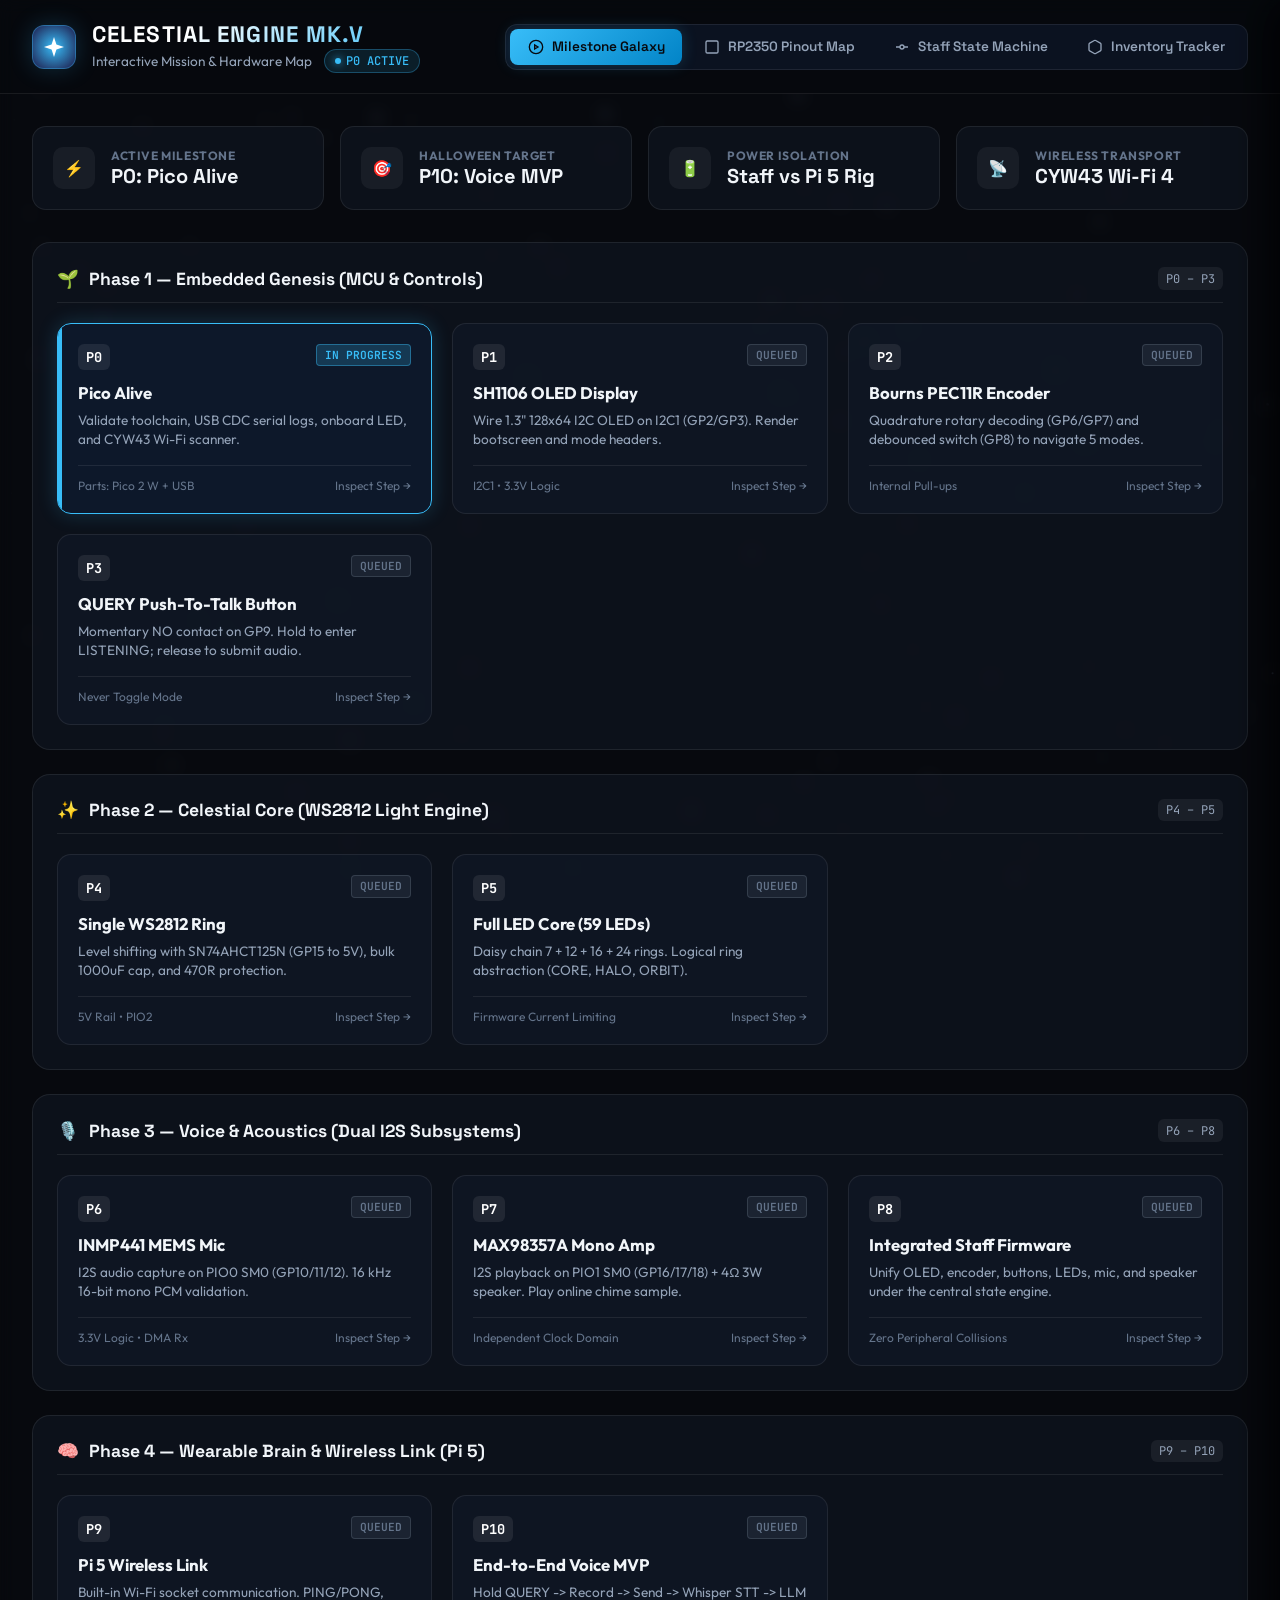
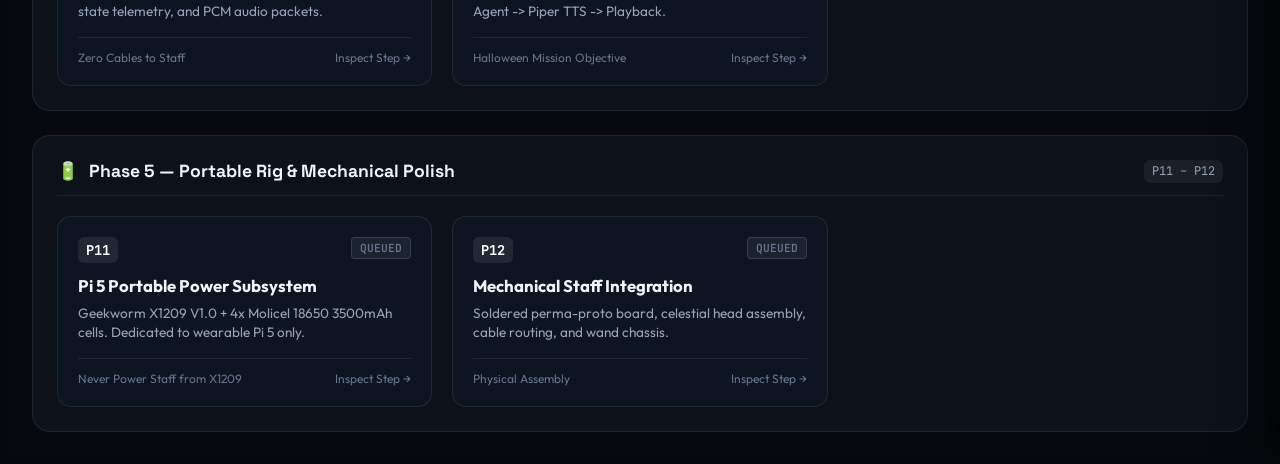
==== map.html @ 338c1a4a "feat(p0): Pico 2 W baseline alive milestone verified with CYW43 and USB CDC" ====
<!DOCTYPE html>
<html lang="en">
<head>
  <meta charset="UTF-8">
  <meta http-equiv="refresh" content="0; url=docs/interactive_map.html">
  <title>Celestial Engine Mk.V Map</title>
</head>
<body style="background:#07090e; color:#fff; font-family:sans-serif; text-align:center; padding-top:20vh;">
  <h2>Redirecting to Celestial Engine Interactive Map...</h2>
  <p><a href="docs/interactive_map.html" style="color:#38bdf8;">Click here if not redirected automatically</a></p>
</body>
</html>
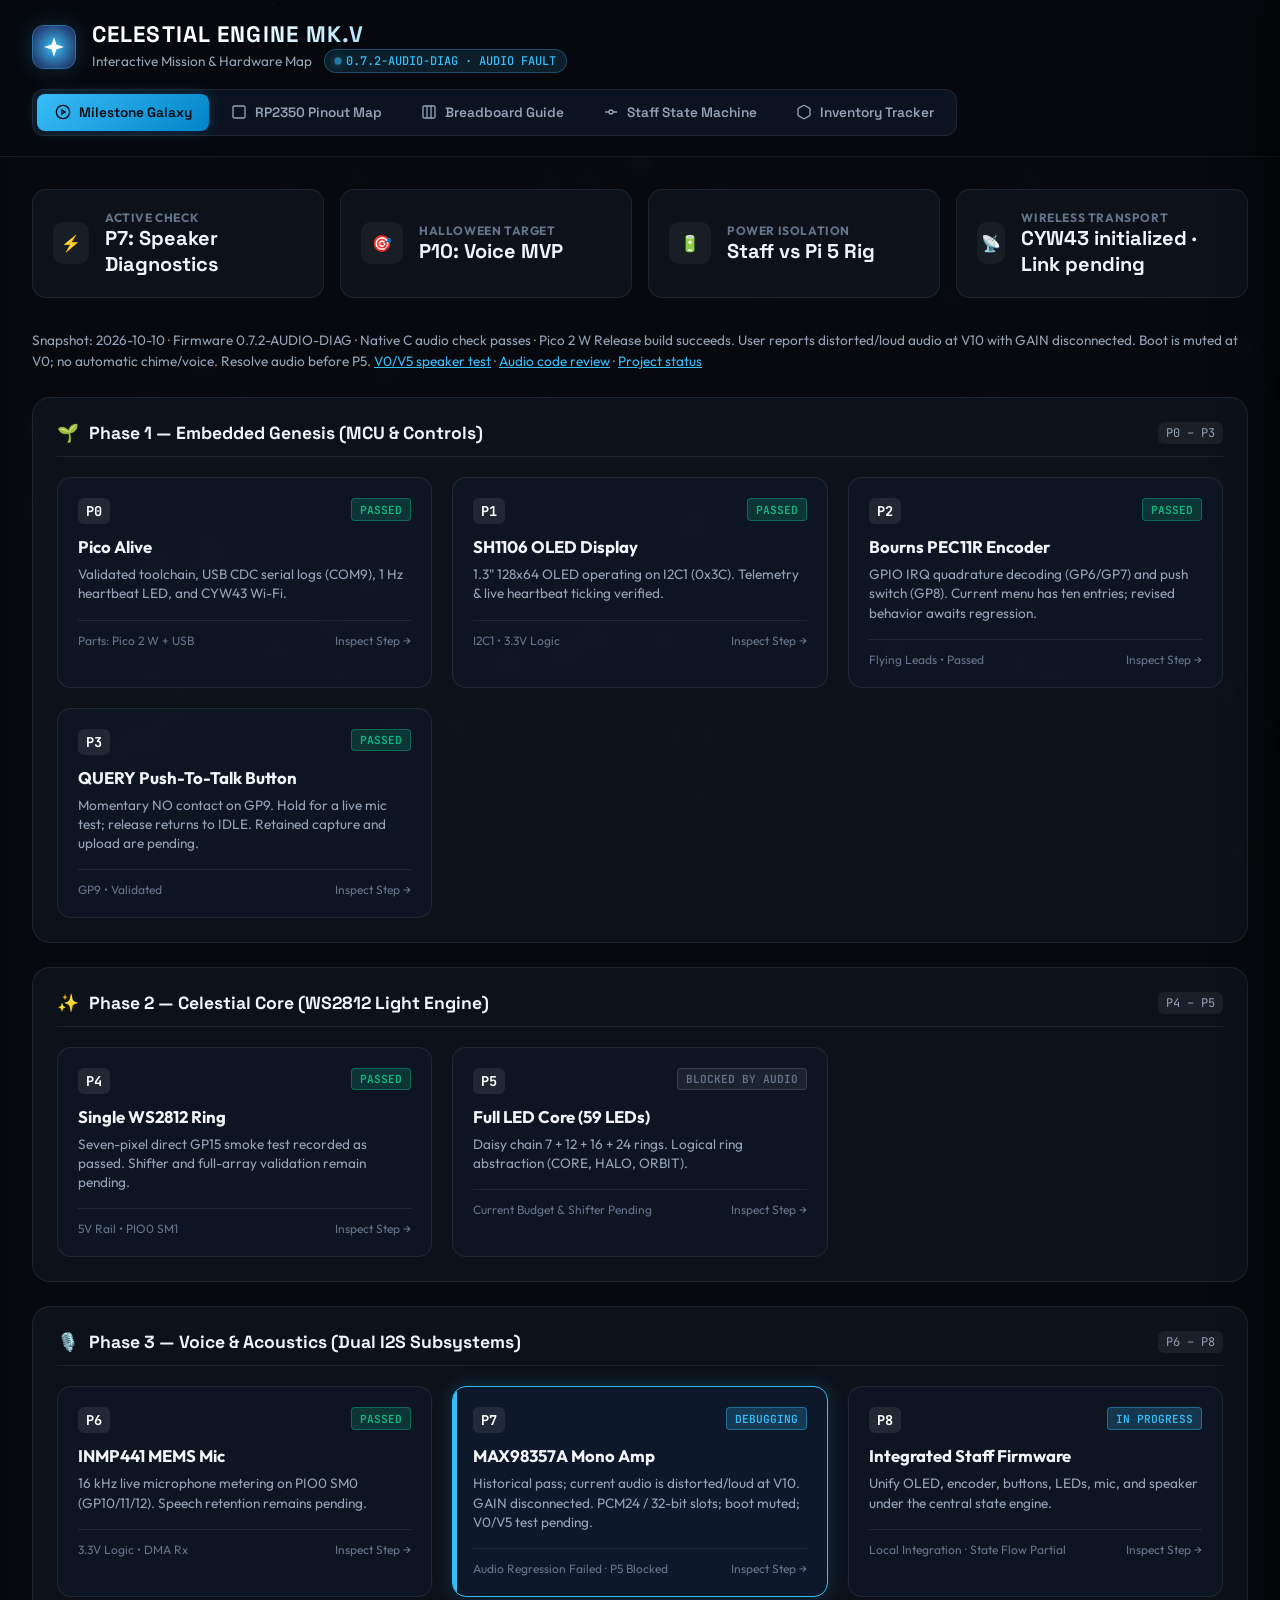
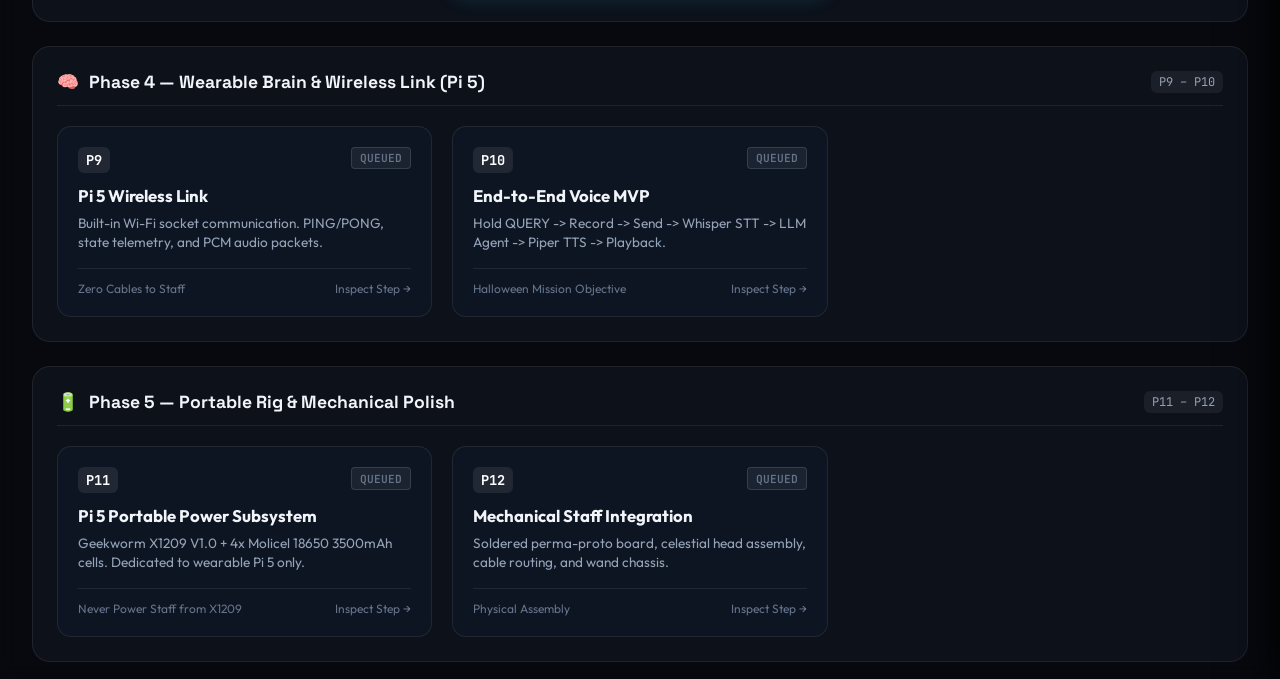
==== commit 22d096ca: "feat(audio,leds): 43-LED 3-ring array, whisper volume curve, 13 world tracks, mission control dashbo" ====
--- a/map.html
+++ b/map.html
@@ -7,6 +7,8 @@
 </head>
 <body style="background:#07090e; color:#fff; font-family:sans-serif; text-align:center; padding-top:20vh;">
   <h2>Redirecting to Celestial Engine Interactive Map...</h2>
-  <p><a href="docs/interactive_map.html" style="color:#38bdf8;">Click here if not redirected automatically</a></p>
+  <p><a href="docs/interactive_map.html" style="color:#38bdf8;">Open the interactive map</a></p>
+  <p>Firmware 0.7.2-AUDIO-DIAG · Boot muted · Audio fault under investigation · P5 blocked</p>
+  <p><a href="docs/experiments/009-speaker-distortion.md" style="color:#38bdf8;">V0/V5 speaker test</a> · <a href="docs/reviews/2026-10-10-audio-review.md" style="color:#38bdf8;">Audio review</a></p>
 </body>
 </html>
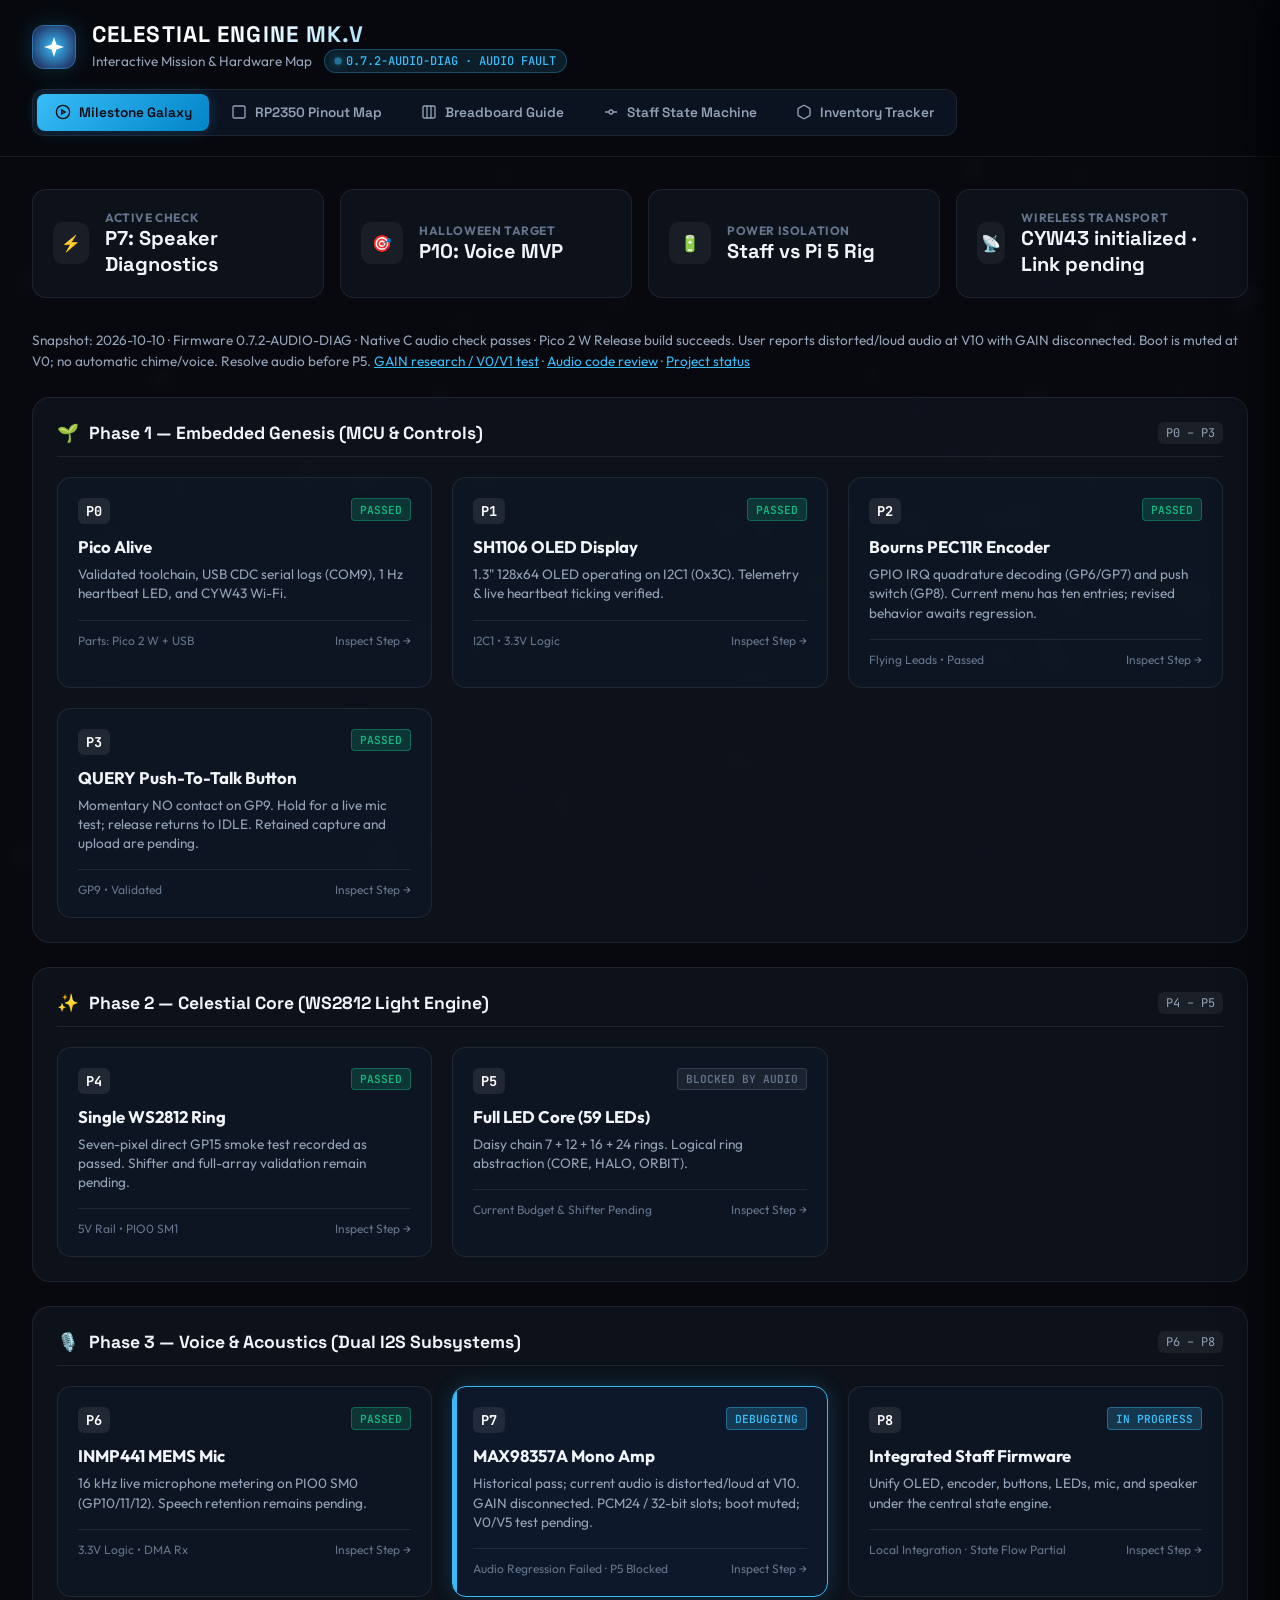
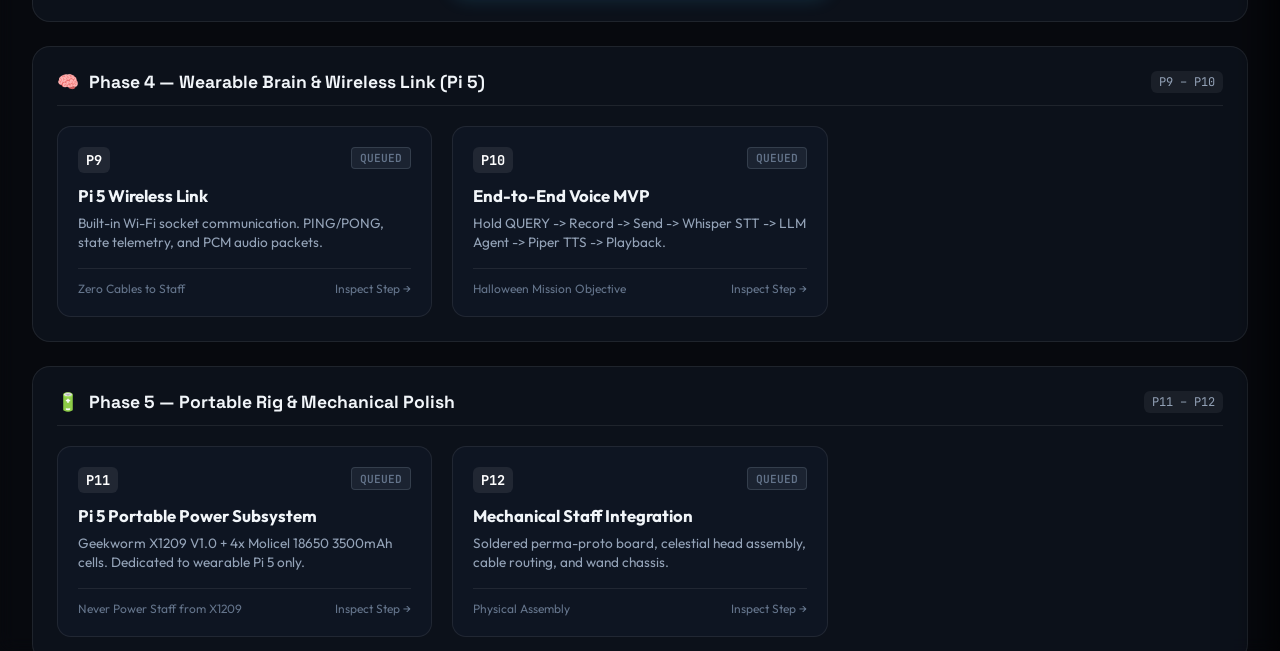
==== commit 8296e7ee: "docs: add audio debugging documentation, firmware configuration, and test scripts" ====
--- a/map.html
+++ b/map.html
@@ -9,6 +9,6 @@
   <h2>Redirecting to Celestial Engine Interactive Map...</h2>
   <p><a href="docs/interactive_map.html" style="color:#38bdf8;">Open the interactive map</a></p>
   <p>Firmware 0.7.2-AUDIO-DIAG · Boot muted · Audio fault under investigation · P5 blocked</p>
-  <p><a href="docs/experiments/009-speaker-distortion.md" style="color:#38bdf8;">V0/V5 speaker test</a> · <a href="docs/reviews/2026-10-10-audio-review.md" style="color:#38bdf8;">Audio review</a></p>
+  <p><a href="docs/experiments/012-gain-volume-research.md" style="color:#38bdf8;">GAIN research / V0/V1 test</a> · <a href="docs/reviews/2026-10-10-audio-review.md" style="color:#38bdf8;">Audio review</a></p>
 </body>
 </html>
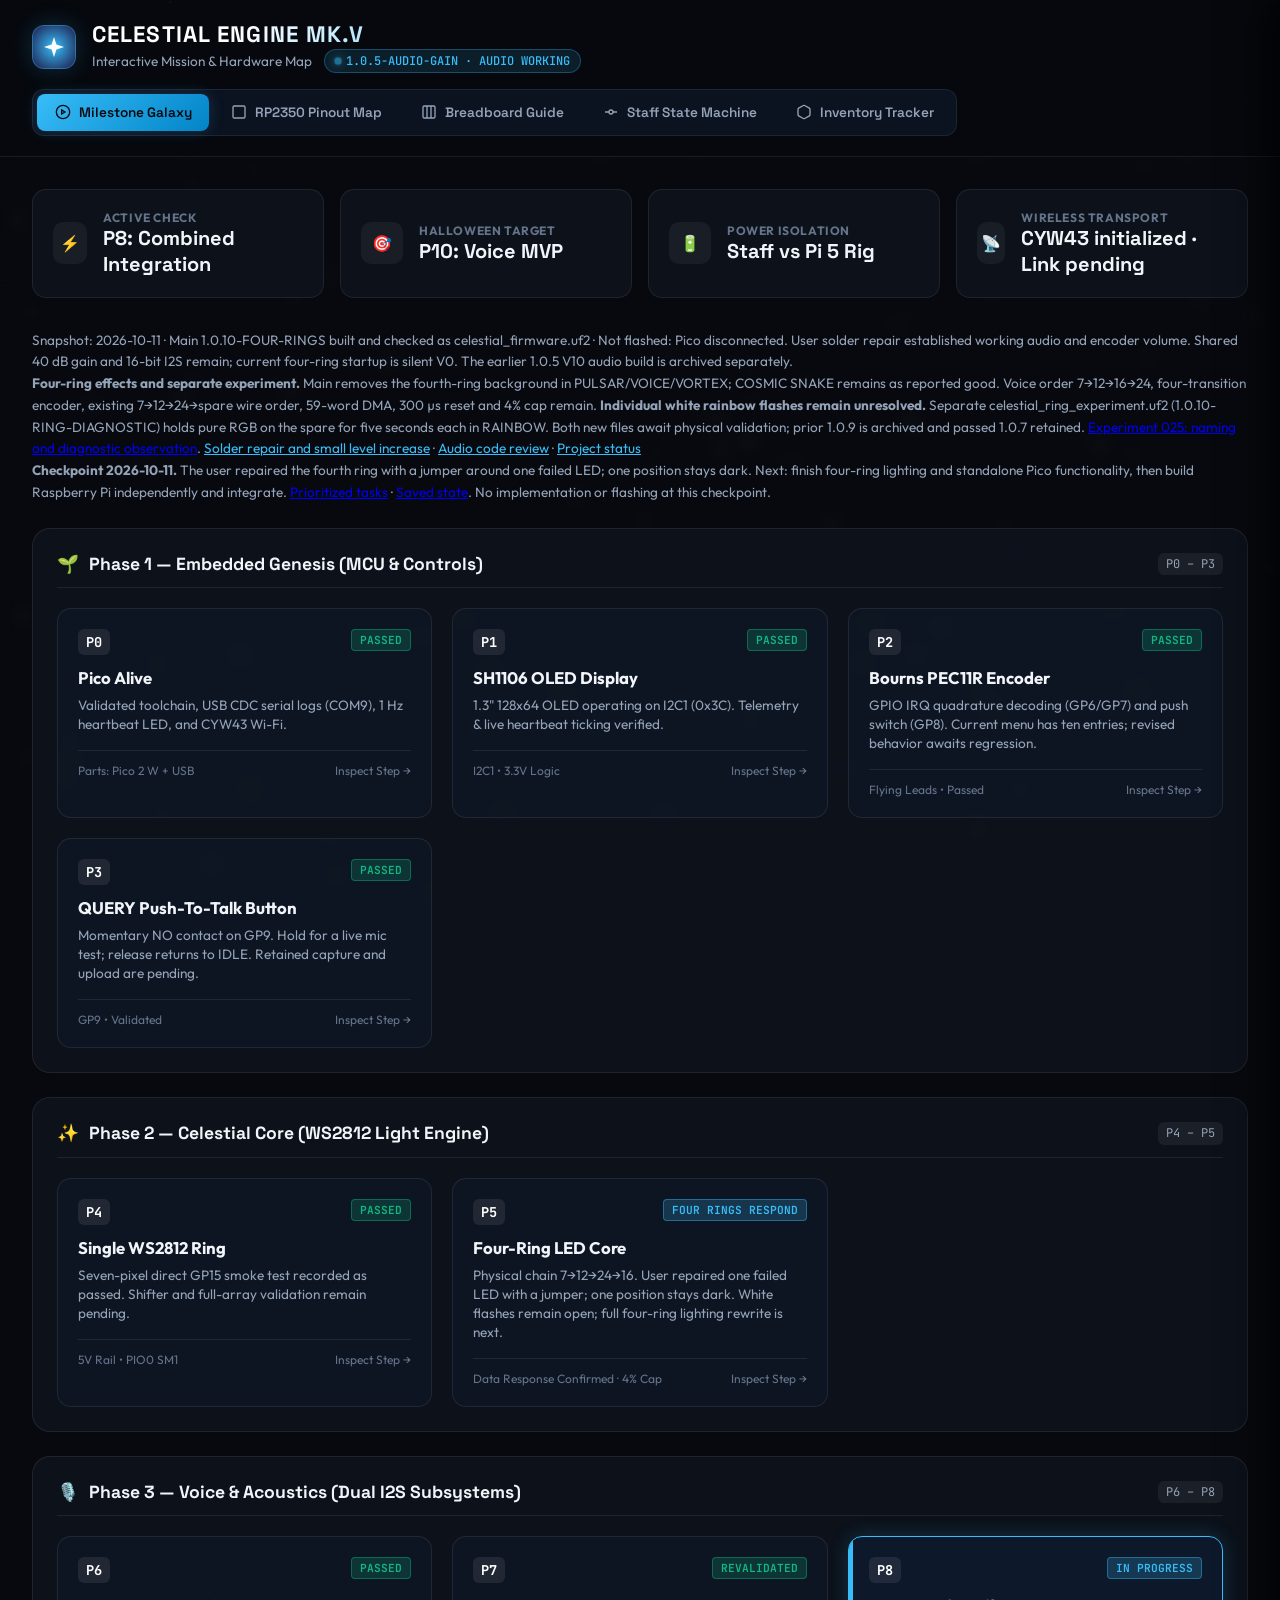
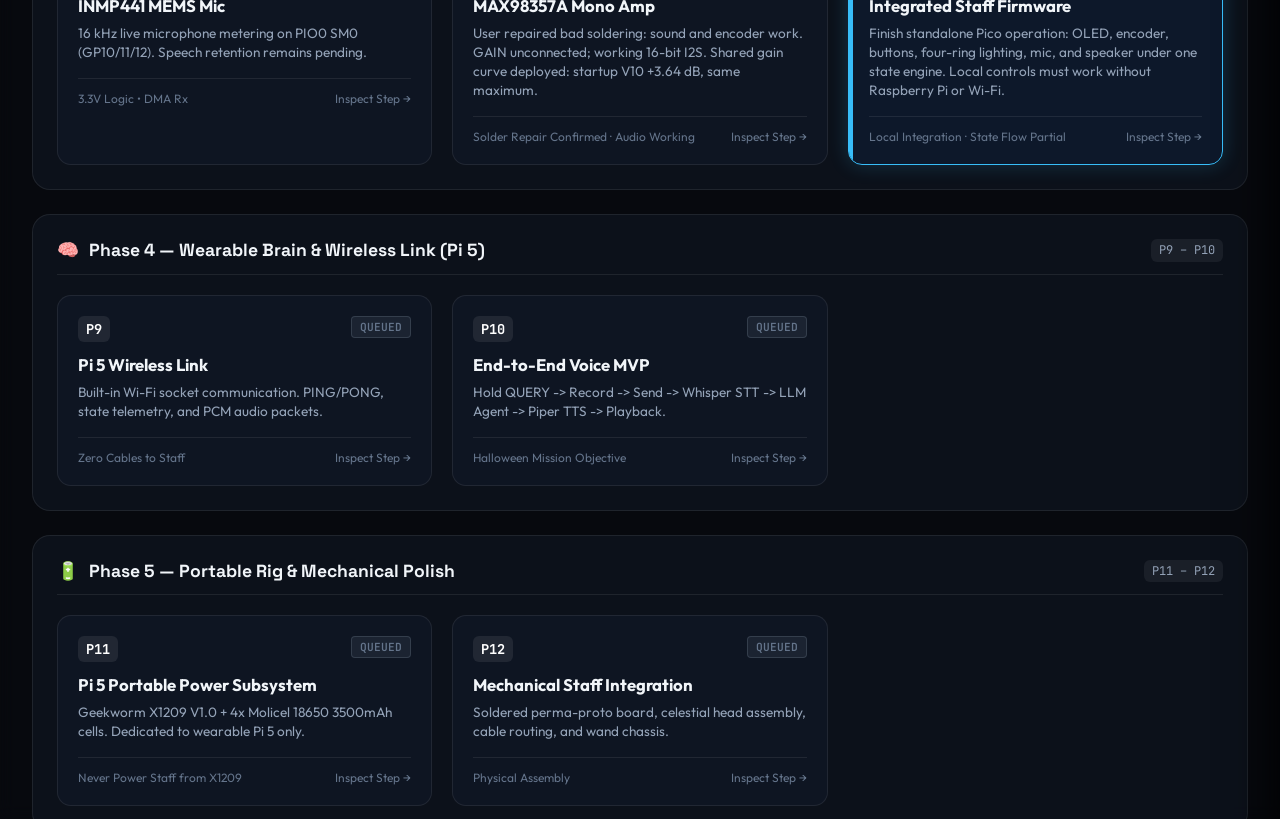
==== commit 337a90b2: "Checkpoint four-ring Pico firmware and standalone roadmap" ====
--- a/map.html
+++ b/map.html
@@ -8,7 +8,10 @@
 <body style="background:#07090e; color:#fff; font-family:sans-serif; text-align:center; padding-top:20vh;">
   <h2>Redirecting to Celestial Engine Interactive Map...</h2>
   <p><a href="docs/interactive_map.html" style="color:#38bdf8;">Open the interactive map</a></p>
-  <p>Firmware 0.7.2-AUDIO-DIAG · Boot muted · Audio fault under investigation · P5 blocked</p>
-  <p><a href="docs/experiments/012-gain-volume-research.md" style="color:#38bdf8;">GAIN research / V0/V1 test</a> · <a href="docs/reviews/2026-10-10-audio-review.md" style="color:#38bdf8;">Audio review</a></p>
+  <p>Current main: celestial_firmware.uf2 · 1.0.10-FOUR-RINGS · Built/checked, not flashed</p>
+  <p>2026-10-11 · Separate celestial_ring_experiment.uf2: pure-RGB diagnostic · White flashes unresolved · 4% brightness</p>
+  <p><a href="docs/experiments/025-main-build-and-ring-backgrounds.md" style="color:#38bdf8;">Main naming, black backgrounds and white-flash diagnosis</a> · Prior 1.0.9 and passed 1.0.7 retained</p>
+  <p><a href="docs/experiments/017-audio-solder-repair-level.md" style="color:#38bdf8;">Solder repair and level increase</a> · <a href="docs/reviews/2026-10-10-audio-review.md" style="color:#38bdf8;">Audio review</a></p>
+  <p><a href="docs/checkpoints/2026-10-11.md" style="color:#38bdf8;">Checkpoint: user repaired one failed LED with a jumper</a> · <a href="docs/tasks.md" style="color:#38bdf8;">Priorities: autonomous Pico → independent Raspberry Pi → integration</a></p>
 </body>
 </html>
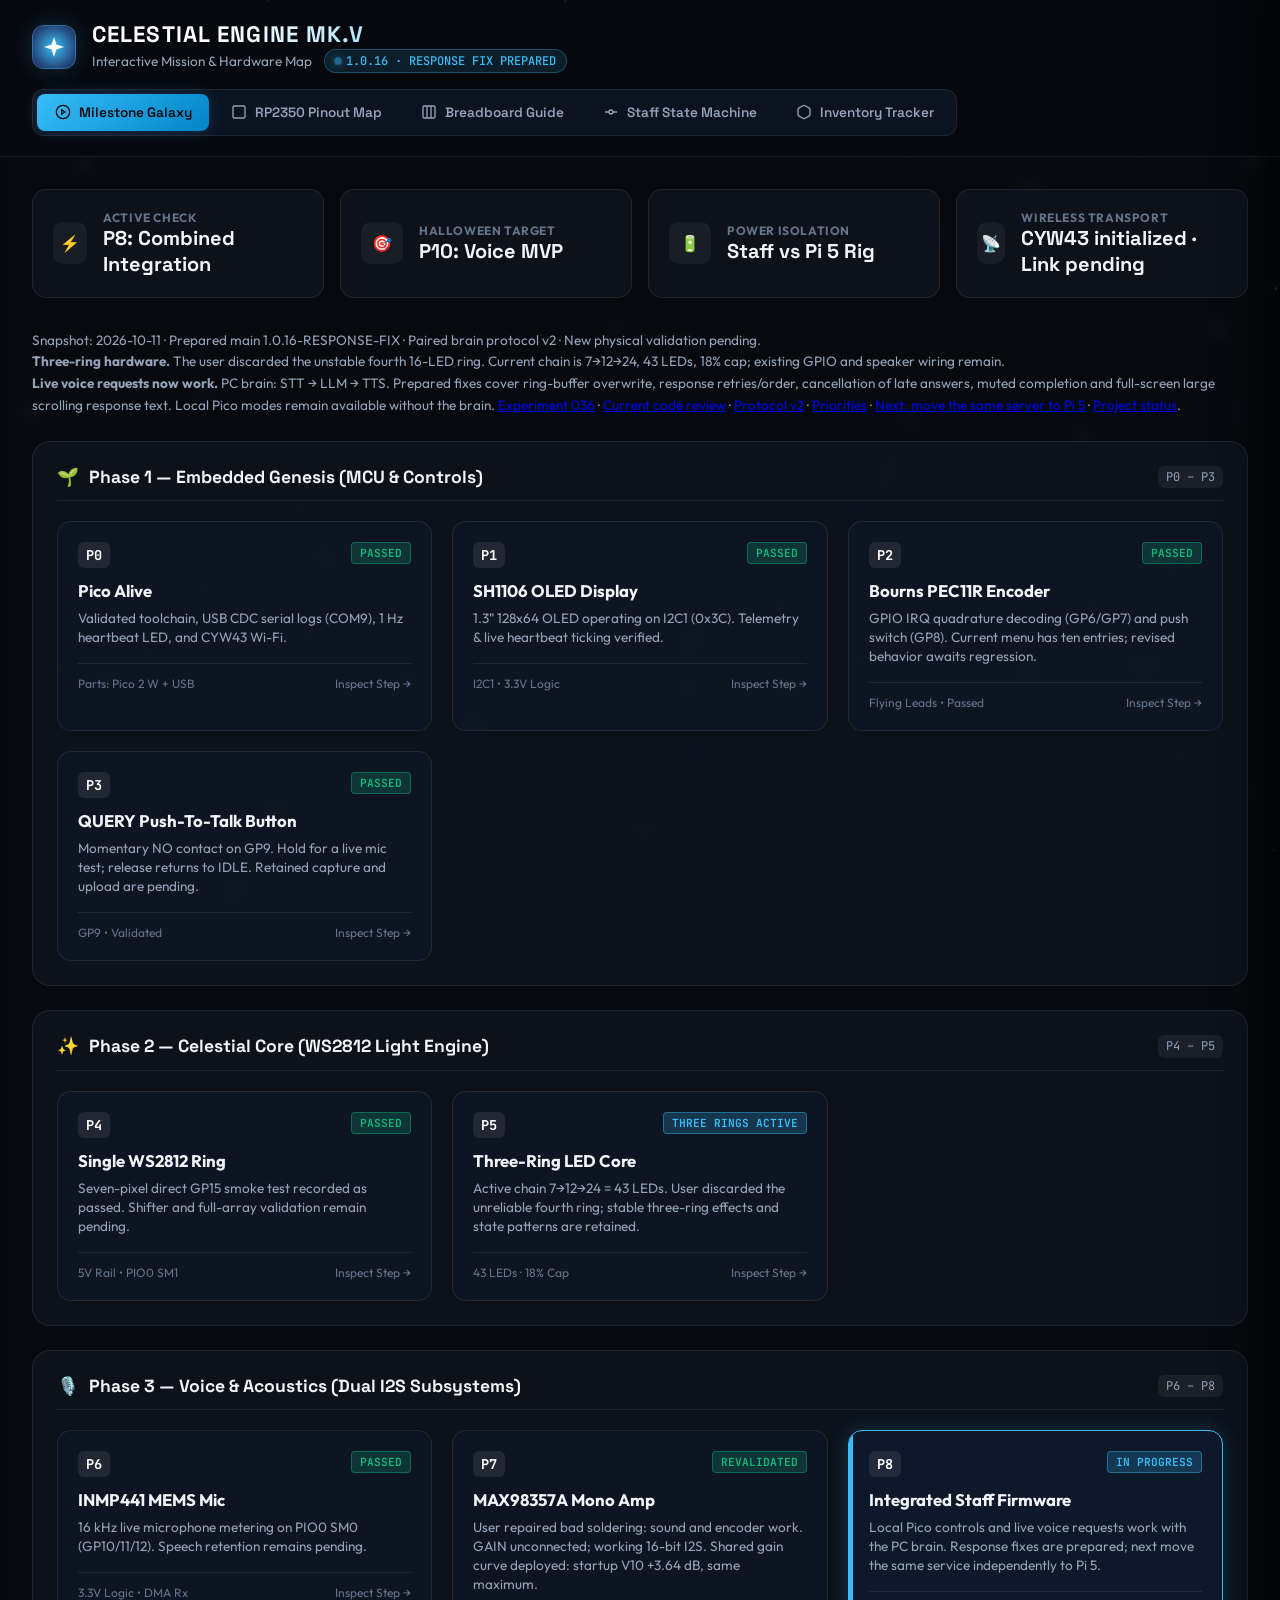
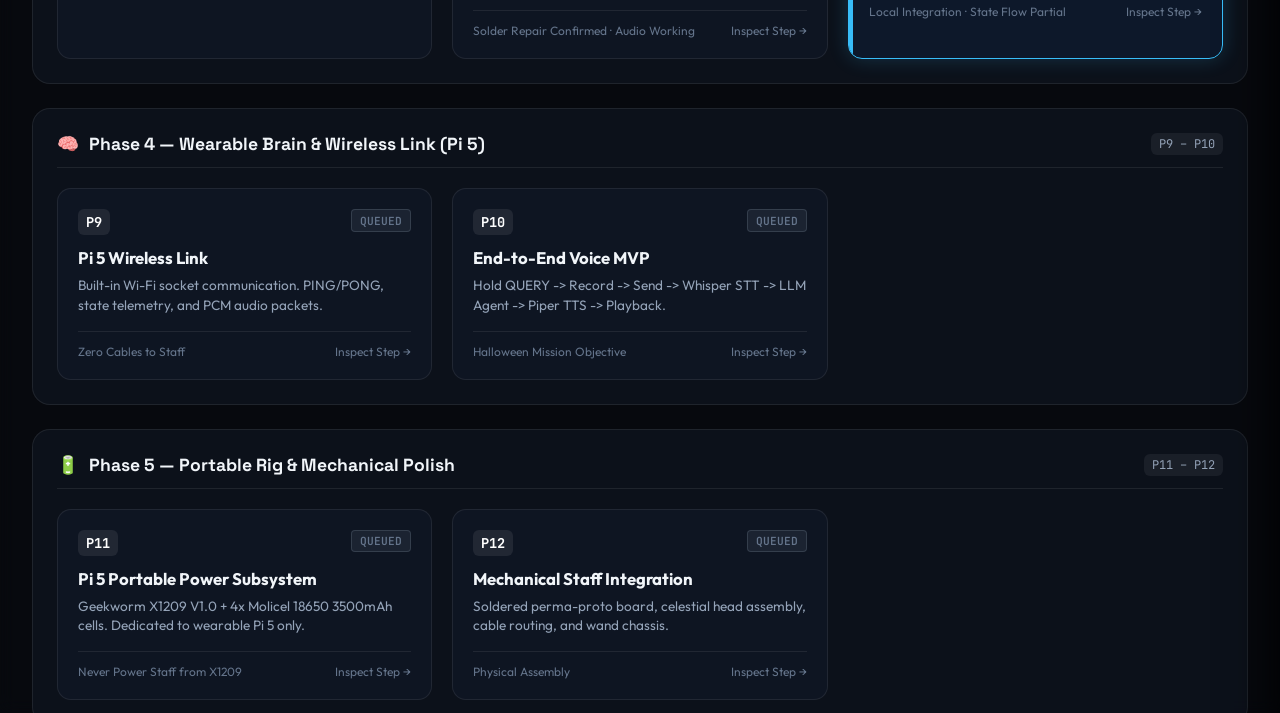
==== commit d8505a49: "fix: complete streamed voice responses and full-screen OLED text Use request-scoped protocol v2 with" ====
--- a/map.html
+++ b/map.html
@@ -1,17 +1,8 @@
 <!DOCTYPE html>
-<html lang="en">
-<head>
-  <meta charset="UTF-8">
-  <meta http-equiv="refresh" content="0; url=docs/interactive_map.html">
-  <title>Celestial Engine Mk.V Map</title>
-</head>
-<body style="background:#07090e; color:#fff; font-family:sans-serif; text-align:center; padding-top:20vh;">
-  <h2>Redirecting to Celestial Engine Interactive Map...</h2>
-  <p><a href="docs/interactive_map.html" style="color:#38bdf8;">Open the interactive map</a></p>
-  <p>Current main: celestial_firmware.uf2 · 1.0.10-FOUR-RINGS · Built/checked, not flashed</p>
-  <p>2026-10-11 · Separate celestial_ring_experiment.uf2: pure-RGB diagnostic · White flashes unresolved · 4% brightness</p>
-  <p><a href="docs/experiments/025-main-build-and-ring-backgrounds.md" style="color:#38bdf8;">Main naming, black backgrounds and white-flash diagnosis</a> · Prior 1.0.9 and passed 1.0.7 retained</p>
-  <p><a href="docs/experiments/017-audio-solder-repair-level.md" style="color:#38bdf8;">Solder repair and level increase</a> · <a href="docs/reviews/2026-10-10-audio-review.md" style="color:#38bdf8;">Audio review</a></p>
-  <p><a href="docs/checkpoints/2026-10-11.md" style="color:#38bdf8;">Checkpoint: user repaired one failed LED with a jumper</a> · <a href="docs/tasks.md" style="color:#38bdf8;">Priorities: autonomous Pico → independent Raspberry Pi → integration</a></p>
-</body>
-</html>
+<html lang="en"><head><meta charset="UTF-8"><meta http-equiv="refresh" content="0; url=docs/interactive_map.html"><title>Celestial Engine Mk.V Map</title></head>
+<body style="background:#07090e;color:#fff;font-family:sans-serif;text-align:center;padding-top:20vh;">
+<h2>Celestial Engine — 1.0.16 response review</h2>
+<p><a href="docs/interactive_map.html">Open interactive map</a></p>
+<p>Three rings: 7→12→24. Fourth ring discarded. Live PC brain queries work; protocol v2 fixes and full-screen response text prepared.</p>
+<p><a href="docs/experiments/036-response-review-and-fullscreen-text.md">Next observation</a> · <a href="docs/tasks.md">Tasks</a> · <a href="docs/pi5-next-stage.md">Pi 5 handoff</a></p>
+</body></html>
